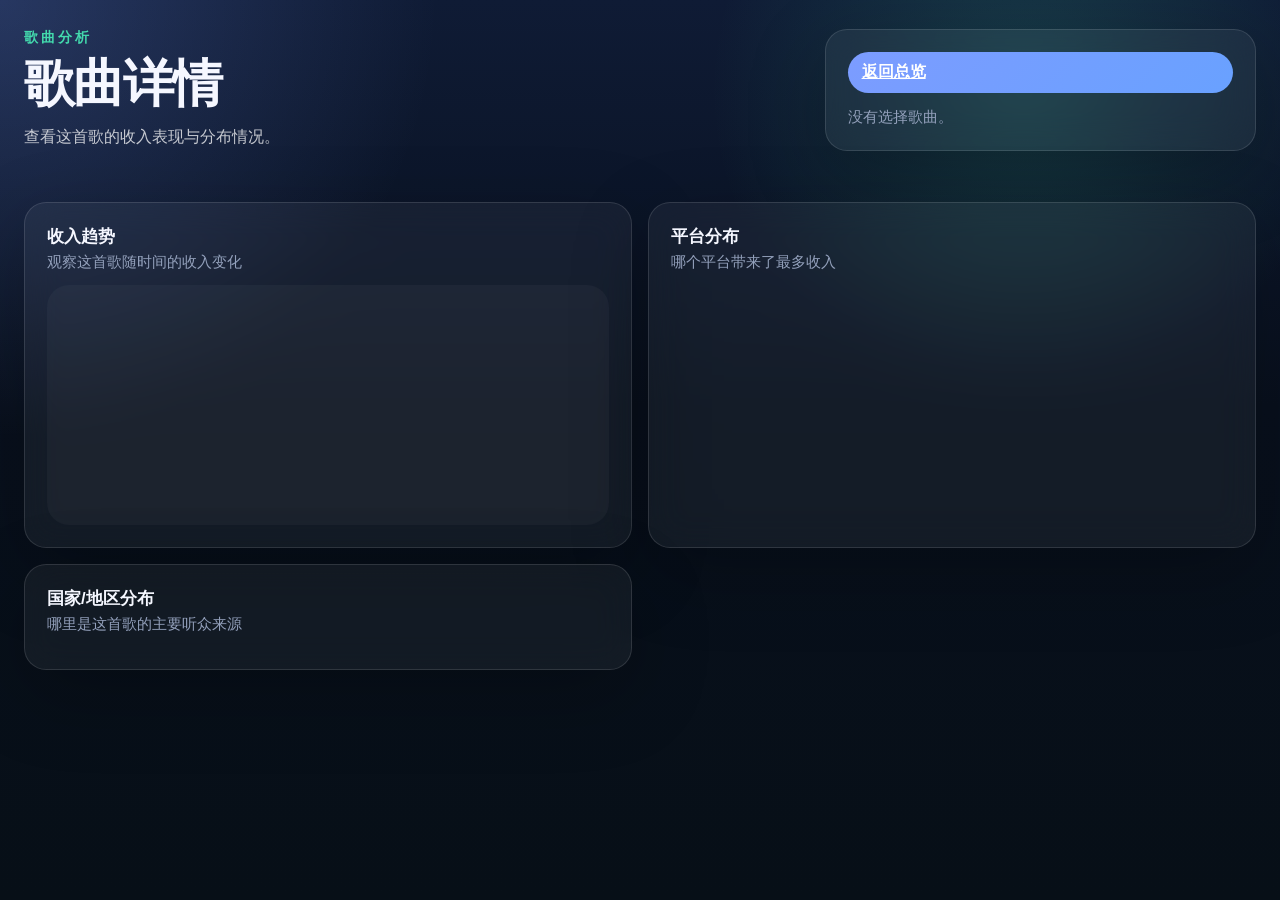
==== song.html @ 263e8f21 "init" ====
<!DOCTYPE html>
<html lang="zh-CN">
  <head>
    <meta charset="UTF-8" />
    <meta name="viewport" content="width=device-width, initial-scale=1.0" />
    <title>歌曲详情</title>
    <link rel="stylesheet" href="./styles.css" />
  </head>
  <body>
    <div class="app-shell">
      <header class="hero">
        <div>
          <p class="eyebrow">歌曲分析</p>
          <h1 id="songTitle">歌曲详情</h1>
          <p id="songSubtitle" class="subtitle">查看这首歌的收入表现与分布情况。</p>
        </div>
        <div class="controls-card">
          <a class="secondary-btn" href="./index.html">返回总览</a>
          <p id="songStatus" class="status">正在加载歌曲数据…</p>
        </div>
      </header>

      <section class="summary-grid" id="songSummaryGrid"></section>

      <section class="dashboard-grid">
        <article class="card chart-card">
          <div class="card-header">
            <h2>收入趋势</h2>
            <p>观察这首歌随时间的收入变化</p>
          </div>
          <div id="songTrendChart" class="chart-container"></div>
        </article>

        <article class="card chart-card">
          <div class="card-header">
            <h2>平台分布</h2>
            <p>哪个平台带来了最多收入</p>
          </div>
          <div id="songPlatformChart" class="platform-list"></div>
        </article>

        <article class="card chart-card">
          <div class="card-header">
            <h2>国家/地区分布</h2>
            <p>哪里是这首歌的主要听众来源</p>
          </div>
          <div id="songCountryChart" class="country-list"></div>
        </article>
      </section>
    </div>

    <script src="./song.js"></script>
  </body>
</html>
---- styles.css ----
:root {
  color-scheme: dark;
  --bg: #07111f;
  --panel: rgba(9, 18, 33, 0.95);
  --panel-2: rgba(17, 31, 54, 0.9);
  --text: #f5f7ff;
  --muted: #93a0bb;
  --accent: #7c9cff;
  --accent-2: #43d9ad;
  --warn: #ffb86b;
  --border: rgba(255, 255, 255, 0.08);
}

* { box-sizing: border-box; }
body {
  margin: 0;
  min-height: 100vh;
  font-family: Inter, -apple-system, BlinkMacSystemFont, "Segoe UI", sans-serif;
  background: radial-gradient(circle at top left, rgba(124, 156, 255, 0.22), transparent 28%),
    radial-gradient(circle at 80% 10%, rgba(67, 217, 173, 0.18), transparent 24%),
    linear-gradient(180deg, #0f1b35 0%, #08101d 45%, #070f17 100%);
  color: var(--text);
}

.app-shell {
  max-width: 1320px;
  margin: 0 auto;
  padding: 28px 24px 32px;
}

.hero {
  display: grid;
  grid-template-columns: minmax(0, 1.8fr) minmax(320px, 1fr);
  gap: 24px;
  align-items: center;
  margin-bottom: 30px;
}

.eyebrow {
  margin: 0 0 10px;
  text-transform: uppercase;
  letter-spacing: 0.22em;
  color: var(--accent-2);
  font-weight: 700;
  font-size: 0.88rem;
}

h1 {
  margin: 0 0 12px;
  font-size: clamp(2.4rem, 4vw, 3.6rem);
  line-height: 1.05;
  letter-spacing: -0.03em;
}

.subtitle {
  margin: 0;
  color: rgba(255, 255, 255, 0.75);
  line-height: 1.8;
  max-width: 680px;
  font-size: 1rem;
}

.controls-card,
.card {
  background: rgba(255, 255, 255, 0.05);
  border: 1px solid rgba(255, 255, 255, 0.12);
  box-shadow: 0 24px 80px rgba(0, 0, 0, 0.24);
  backdrop-filter: blur(18px);
  border-radius: 22px;
  padding: 22px;
}

.controls-card {
  display: flex;
  flex-direction: column;
  gap: 14px;
}

.file-upload {
  display: inline-flex;
  flex-direction: column;
  gap: 6px;
  padding: 12px 14px;
  border-radius: 14px;
  border: 1px dashed var(--accent);
  cursor: pointer;
  color: var(--text);
  background: rgba(124, 156, 255, 0.08);
}

.file-upload input {
  font-size: 0.95rem;
}

.secondary-btn {
  border: 0;
  border-radius: 999px;
  padding: 10px 14px;
  background: linear-gradient(135deg, var(--accent), #69a1ff);
  color: white;
  cursor: pointer;
  font-weight: 600;
}

.status {
  margin: 0;
  font-size: 0.95rem;
  color: var(--muted);
}

.summary-grid,
.dashboard-grid,
.insights-grid,
.metric-grid {
  display: grid;
  gap: 16px;
}

.section-head {
  display: flex;
  justify-content: space-between;
  align-items: flex-end;
  gap: 16px;
  margin-bottom: 18px;
  padding-bottom: 10px;
  border-bottom: 1px solid rgba(255, 255, 255, 0.08);
}

.section-head h2 {
  margin: 0;
  font-size: 1.3rem;
  letter-spacing: -0.03em;
}

.section-copy {
  margin: 8px 0 0;
  color: rgba(255, 255, 255, 0.72);
  font-size: 0.98rem;
  line-height: 1.7;
  max-width: 680px;
}

.summary-grid {
  grid-template-columns: repeat(auto-fit, minmax(180px, 1fr));
  margin-bottom: 20px;
}

.metric-grid {
  grid-template-columns: repeat(4, minmax(0, 1fr));
  margin-bottom: 26px;
}

.full-width-grid {
  grid-template-columns: 1fr;
}

.summary-card {
  background: var(--panel-2);
  border: 1px solid var(--border);
  border-radius: 16px;
  padding: 16px;
}

.summary-card h3 {
  margin: 0 0 8px;
  font-size: 0.95rem;
  color: var(--muted);
}

.summary-card .value {
  font-size: 1.4rem;
  font-weight: 700;
}

.dashboard-grid {
  grid-template-columns: repeat(2, minmax(0, 1fr));
  margin-bottom: 16px;
}

.insights-grid {
  grid-template-columns: 1fr 1fr;
}

.card-header {
  margin-bottom: 12px;
}

.card-header h2 {
  margin: 0 0 4px;
  font-size: 1.05rem;
}

.card-header p {
  margin: 0;
  color: var(--muted);
  font-size: 0.95rem;
}

.chart-container {
  width: 100%;
  min-height: 240px;
  overflow-x: auto;
  border-radius: 22px;
  padding: 18px;
  background: rgba(255, 255, 255, 0.03);
}

.platform-list,
.country-list,
.insight-list {
  display: flex;
  flex-direction: column;
  gap: 12px;
}

.full-width-card {
  grid-column: 1 / -1;
}

.metric-card {
  background: linear-gradient(180deg, rgba(18, 29, 63, 0.96), rgba(12, 16, 28, 0.95));
  border: 1px solid rgba(255, 255, 255, 0.1);
  box-shadow: inset 0 0 0 1px rgba(255,255,255,0.02), 0 16px 40px rgba(7, 14, 27, 0.25);
  border-radius: 22px;
  padding: 22px;
  min-height: 150px;
  transition: transform 0.25s ease, border-color 0.25s ease;
}

.metric-card:hover {
  transform: translateY(-4px);
  border-color: rgba(124, 156, 255, 0.32);
}

.metric-card--highlight {
  background: linear-gradient(180deg, rgba(79, 110, 179, 0.96), rgba(38, 64, 107, 0.95));
  border-color: rgba(67, 217, 173, 0.25);
}

.metric-card--highlight .value {
  color: #7cdbff;
}

.metric-card h3 {
  margin: 0 0 10px;
  font-size: 0.95rem;
  color: rgba(255, 255, 255, 0.78);
  letter-spacing: 0.01em;
}

.metric-card .value {
  font-size: 1.7rem;
  font-weight: 700;
  margin-bottom: 10px;
  color: #ffffff;
}

.metric-card .detail {
  color: rgba(255, 255, 255, 0.72);
  line-height: 1.65;
  font-size: 0.95rem;
}

.platform-item,
.country-item,
.insight-item {
  display: flex;
  align-items: center;
  justify-content: space-between;
  gap: 12px;
  padding: 14px 16px;
  border-radius: 18px;
  background: rgba(255, 255, 255, 0.05);
  border: 1px solid rgba(255,255,255,0.08);
  transition: background 0.2s ease, transform 0.2s ease;
}

.platform-item:hover,
.country-item:hover,
.insight-item:hover {
  background: rgba(255, 255, 255, 0.08);
  transform: translateY(-2px);
}

.platform-item--detailed,
.country-item--detailed {
  flex-direction: column;
  align-items: stretch;
  gap: 8px;
}

.collapsible-block {
  margin-top: 10px;
}

.collapsible-block summary {
  cursor: pointer;
  color: var(--accent-2);
  font-weight: 600;
}

.collapsible-list {
  margin-top: 8px;
  display: flex;
  flex-direction: column;
  gap: 8px;
}

.platform-header {
  display: flex;
  justify-content: space-between;
  align-items: center;
  gap: 8px;
}

.platform-item--detailed summary,
.country-item--detailed summary {
  cursor: pointer;
  color: var(--accent-2);
  font-weight: 600;
}

.trend-panel {
  margin-top: 6px;
  padding: 8px;
  border-radius: 10px;
  background: rgba(255,255,255,0.03);
}

.bar-track {
  flex: 1;
  height: 8px;
  background: rgba(255,255,255,0.08);
  border-radius: 999px;
  overflow: hidden;
}

.bar-fill {
  height: 100%;
  border-radius: 999px;
  background: linear-gradient(90deg, var(--accent), var(--accent-2));
}

.table-wrap {
  overflow-x: auto;
}

table {
  width: 100%;
  border-collapse: collapse;
  font-size: 0.95rem;
}

th, td {
  padding: 10px 8px;
  text-align: left;
  border-bottom: 1px solid rgba(255,255,255,0.08);
}

th {
  color: var(--muted);
  font-weight: 600;
}

svg text { fill: var(--muted); font-size: 12px; }

.chart-svg {
  width: 100%;
  height: 240px;
  display: block;
}

.chart-axis {
  stroke: rgba(255,255,255,0.22);
  stroke-width: 1;
}

.chart-grid {
  stroke: rgba(255,255,255,0.12);
  stroke-width: 1;
  stroke-dasharray: 4 4;
}

.chart-point {
  cursor: pointer;
}

.chart-point circle {
  transition: transform 0.15s ease, fill 0.15s ease;
}

.chart-point:hover circle {
  transform: scale(1.2);
  fill: var(--accent);
}

.chart-label {
  fill: var(--muted);
  font-size: 12px;
}

.chart-value-label {
  fill: #ffffff;
  font-size: 11px;
}

@media (max-width: 920px) {
  .hero,
  .dashboard-grid,
  .insights-grid,
  .summary-grid {
    grid-template-columns: 1fr;
  }
}
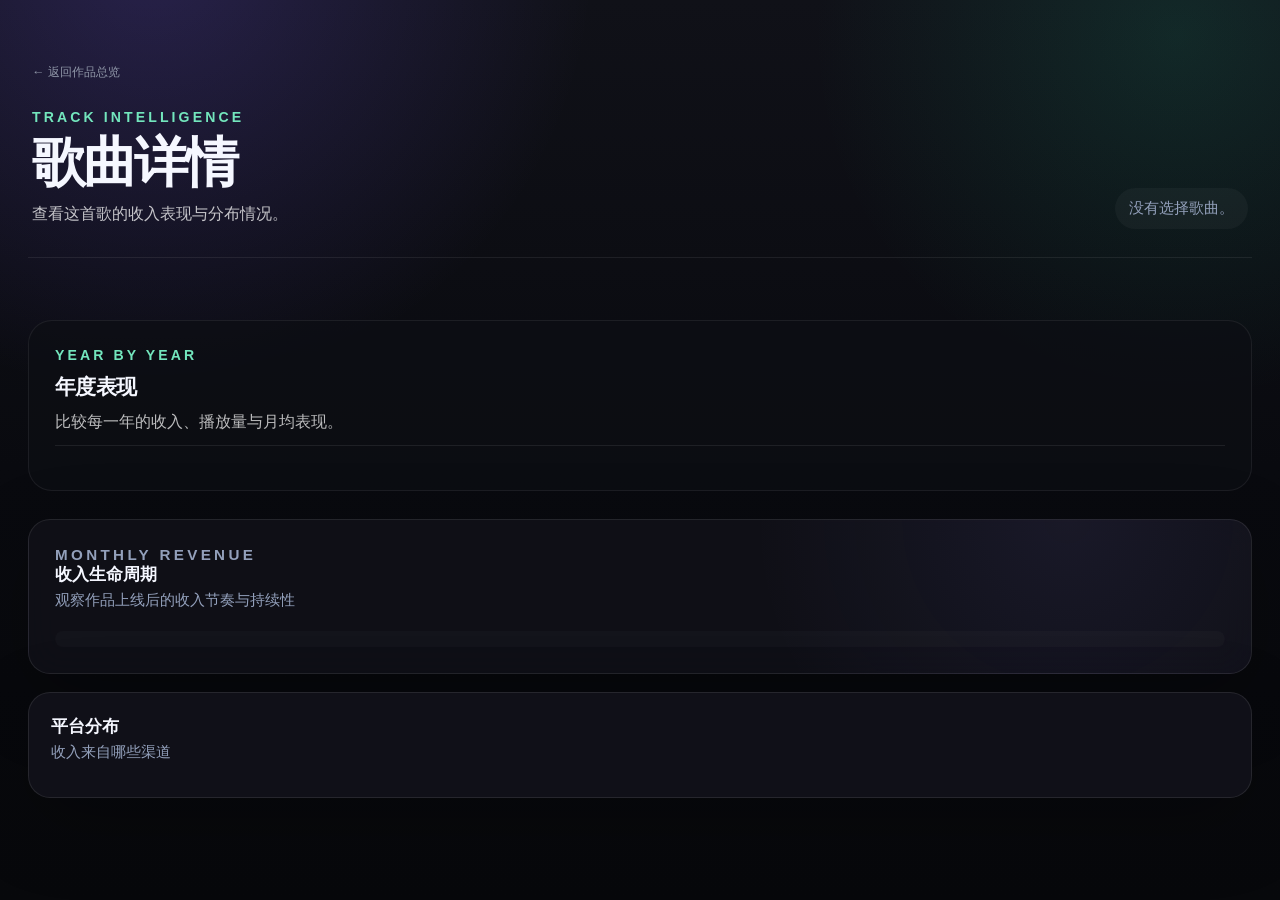
==== commit 1b478528: "update css" ====
--- a/song.html
+++ b/song.html
@@ -8,44 +8,51 @@
   </head>
   <body>
     <div class="app-shell">
-      <header class="hero">
+      <header class="song-hero">
         <div>
-          <p class="eyebrow">歌曲分析</p>
+          <a class="song-back" href="./index.html">← 返回作品总览</a>
+          <p class="eyebrow">Track intelligence</p>
           <h1 id="songTitle">歌曲详情</h1>
           <p id="songSubtitle" class="subtitle">查看这首歌的收入表现与分布情况。</p>
         </div>
-        <div class="controls-card">
-          <a class="secondary-btn" href="./index.html">返回总览</a>
+        <div class="song-load-state">
           <p id="songStatus" class="status">正在加载歌曲数据…</p>
         </div>
       </header>
 
-      <section class="summary-grid" id="songSummaryGrid"></section>
+      <section class="song-kpi-grid" id="songSummaryGrid"></section>
 
-      <section class="dashboard-grid">
-        <article class="card chart-card">
+      <section class="song-year-section">
+        <div class="section-head">
+          <div>
+            <p class="eyebrow">Year by year</p>
+            <h2>年度表现</h2>
+            <p class="section-copy">比较每一年的收入、播放量与月均表现。</p>
+          </div>
+        </div>
+        <div class="song-year-grid" id="songYearGrid"></div>
+      </section>
+
+      <section class="song-detail-section">
+        <article class="card chart-card song-trend-card">
           <div class="card-header">
-            <h2>收入趋势</h2>
-            <p>观察这首歌随时间的收入变化</p>
+            <p class="eyebrow">Monthly revenue</p>
+            <h2>收入生命周期</h2>
+            <p>观察作品上线后的收入节奏与持续性</p>
           </div>
-          <div id="songTrendChart" class="chart-container"></div>
+          <div id="songTrendChart" class="song-trend-chart"></div>
         </article>
 
-        <article class="card chart-card">
-          <div class="card-header">
-            <h2>平台分布</h2>
-            <p>哪个平台带来了最多收入</p>
-          </div>
-          <div id="songPlatformChart" class="platform-list"></div>
-        </article>
+        <div class="song-distribution-grid song-distribution-grid--single">
+          <article class="card chart-card song-list-card">
+            <div class="card-header">
+              <h2>平台分布</h2>
+              <p>收入来自哪些渠道</p>
+            </div>
+            <div id="songPlatformChart" class="platform-list"></div>
+          </article>
 
-        <article class="card chart-card">
-          <div class="card-header">
-            <h2>国家/地区分布</h2>
-            <p>哪里是这首歌的主要听众来源</p>
-          </div>
-          <div id="songCountryChart" class="country-list"></div>
-        </article>
+        </div>
       </section>
     </div>
 
--- a/styles.css
+++ b/styles.css
@@ -1,12 +1,12 @@
 :root {
   color-scheme: dark;
-  --bg: #07111f;
+  --bg: #090a0f;
   --panel: rgba(9, 18, 33, 0.95);
   --panel-2: rgba(17, 31, 54, 0.9);
   --text: #f5f7ff;
   --muted: #93a0bb;
-  --accent: #7c9cff;
-  --accent-2: #43d9ad;
+  --accent: #9b87f5;
+  --accent-2: #73e6bd;
   --warn: #ffb86b;
   --border: rgba(255, 255, 255, 0.08);
 }
@@ -16,16 +16,16 @@
   margin: 0;
   min-height: 100vh;
   font-family: Inter, -apple-system, BlinkMacSystemFont, "Segoe UI", sans-serif;
-  background: radial-gradient(circle at top left, rgba(124, 156, 255, 0.22), transparent 28%),
-    radial-gradient(circle at 80% 10%, rgba(67, 217, 173, 0.18), transparent 24%),
-    linear-gradient(180deg, #0f1b35 0%, #08101d 45%, #070f17 100%);
+  background: radial-gradient(circle at 12% -5%, rgba(124, 92, 255, 0.22), transparent 30%),
+    radial-gradient(circle at 92% 4%, rgba(38, 216, 161, 0.12), transparent 25%),
+    linear-gradient(180deg, #101118 0%, #090a0f 52%, #07080b 100%);
   color: var(--text);
 }
 
 .app-shell {
   max-width: 1320px;
   margin: 0 auto;
-  padding: 28px 24px 32px;
+  padding: 44px 28px 56px;
 }
 
 .hero {
@@ -33,7 +33,7 @@
   grid-template-columns: minmax(0, 1.8fr) minmax(320px, 1fr);
   gap: 24px;
   align-items: center;
-  margin-bottom: 30px;
+  margin-bottom: 40px;
 }
 
 .eyebrow {
@@ -47,9 +47,10 @@
 
 h1 {
   margin: 0 0 12px;
-  font-size: clamp(2.4rem, 4vw, 3.6rem);
-  line-height: 1.05;
-  letter-spacing: -0.03em;
+  font-size: clamp(2.35rem, 4.2vw, 4rem);
+  line-height: 1.02;
+  letter-spacing: -0.055em;
+  max-width: 820px;
 }
 
 .subtitle {
@@ -62,8 +63,8 @@
 
 .controls-card,
 .card {
-  background: rgba(255, 255, 255, 0.05);
-  border: 1px solid rgba(255, 255, 255, 0.12);
+  background: rgba(20, 21, 29, 0.76);
+  border: 1px solid rgba(255, 255, 255, 0.09);
   box-shadow: 0 24px 80px rgba(0, 0, 0, 0.24);
   backdrop-filter: blur(18px);
   border-radius: 22px;
@@ -96,7 +97,7 @@
   border: 0;
   border-radius: 999px;
   padding: 10px 14px;
-  background: linear-gradient(135deg, var(--accent), #69a1ff);
+  background: linear-gradient(135deg, #8067ee, #9c8af5);
   color: white;
   cursor: pointer;
   font-weight: 600;
@@ -141,13 +142,111 @@
 }
 
 .summary-grid {
-  grid-template-columns: repeat(auto-fit, minmax(180px, 1fr));
-  margin-bottom: 20px;
+  grid-template-columns: repeat(auto-fit, minmax(230px, 1fr));
+  margin-bottom: 38px;
 }
 
 .metric-grid {
-  grid-template-columns: repeat(4, minmax(0, 1fr));
+  grid-template-columns: repeat(3, minmax(0, 1fr));
   margin-bottom: 26px;
+}
+
+.overview-section { margin-top: 12px; }
+
+.hero-trend-section {
+  margin: 0 0 36px;
+  padding: 30px;
+  border: 1px solid rgba(155, 135, 245, 0.14);
+  border-radius: 30px;
+  background: radial-gradient(circle at 82% 0, rgba(99, 201, 242, 0.11), transparent 32%),
+    radial-gradient(circle at 12% 100%, rgba(155, 135, 245, 0.12), transparent 35%),
+    linear-gradient(145deg, rgba(22, 23, 34, 0.92), rgba(9, 11, 16, 0.96));
+  box-shadow: 0 30px 90px rgba(0, 0, 0, 0.22);
+}
+
+.trend-hint {
+  padding: 7px 11px;
+  border: 1px solid rgba(99, 201, 242, 0.14);
+  border-radius: 999px;
+  color: #718795;
+  background: rgba(99, 201, 242, 0.045);
+  font-size: 0.68rem;
+  white-space: nowrap;
+}
+
+.hero-trend-card {
+  padding: 22px 24px 14px;
+  border-color: rgba(255, 255, 255, 0.07);
+  background: rgba(7, 10, 15, 0.55);
+  box-shadow: none;
+}
+
+.hero-trend .trend-stats {
+  max-width: 680px;
+  margin-bottom: 24px;
+}
+
+.hero-trend .trend-stats strong { font-size: 1.05rem; }
+.hero-trend .mini-trend-svg { min-width: 760px; }
+.hero-trend .trend-line { stroke-width: 2.8; }
+.hero-trend .trend-dot { r: 3.5; }
+
+.analysis-section {
+  --section-accent: #9b87f5;
+  position: relative;
+  margin: 0 0 32px;
+  padding: 30px;
+  overflow: hidden;
+  border: 1px solid rgba(255, 255, 255, 0.075);
+  border-radius: 30px;
+  background: linear-gradient(145deg, rgba(24, 24, 34, 0.78), rgba(11, 12, 17, 0.86));
+  box-shadow: 0 28px 80px rgba(0, 0, 0, 0.17);
+}
+
+.analysis-section::before {
+  content: "";
+  position: absolute;
+  inset: 0 auto 0 0;
+  width: 3px;
+  background: linear-gradient(180deg, transparent, var(--section-accent), transparent);
+}
+
+.analysis-section--plays {
+  --section-accent: #68ddb5;
+  background: linear-gradient(145deg, rgba(18, 32, 31, 0.78), rgba(10, 15, 16, 0.9));
+}
+
+.analysis-section--platform {
+  --section-accent: #63c9f2;
+  background: linear-gradient(145deg, rgba(18, 28, 37, 0.82), rgba(10, 13, 18, 0.9));
+}
+
+.analysis-section__label {
+  display: flex;
+  align-items: center;
+  gap: 9px;
+  margin-bottom: 22px;
+  color: var(--section-accent);
+  font-size: 0.68rem;
+  font-weight: 750;
+  letter-spacing: 0.18em;
+  text-transform: uppercase;
+}
+
+.analysis-section__label span {
+  display: grid;
+  place-items: center;
+  width: 25px;
+  height: 25px;
+  border: 1px solid color-mix(in srgb, var(--section-accent) 35%, transparent);
+  border-radius: 50%;
+  font-size: 0.58rem;
+  letter-spacing: 0;
+}
+
+.analysis-section > .metric-group:last-child .metric-grid,
+.analysis-section > .card:last-child {
+  margin-bottom: 0;
 }
 
 .full-width-grid {
@@ -155,21 +254,117 @@
 }
 
 .summary-card {
-  background: var(--panel-2);
-  border: 1px solid var(--border);
-  border-radius: 16px;
-  padding: 16px;
+  --card-accent: #9b87f5;
+  position: relative;
+  overflow: hidden;
+  background: linear-gradient(145deg, rgba(27, 28, 38, 0.96), rgba(15, 16, 22, 0.96));
+  border: 1px solid rgba(255, 255, 255, 0.075);
+  border-radius: 22px;
+  padding: 20px 22px 22px;
+  min-height: 156px;
+  box-shadow: 0 18px 50px rgba(0, 0, 0, 0.18);
+  transition: transform 180ms ease, border-color 180ms ease;
+}
+
+.summary-card::after {
+  content: "";
+  position: absolute;
+  width: 110px;
+  height: 110px;
+  right: -45px;
+  top: -48px;
+  border-radius: 50%;
+  background: var(--card-accent);
+  opacity: 0.1;
+  filter: blur(4px);
+}
+
+.summary-card:hover { transform: translateY(-3px); border-color: color-mix(in srgb, var(--card-accent) 38%, transparent); }
+.summary-card--cyan { --card-accent: #63c9f2; }
+.summary-card--mint { --card-accent: #68ddb5; }
+.summary-card--amber { --card-accent: #f5b95f; }
+.summary-card--pink { --card-accent: #ef78ae; }
+.summary-card--violet { --card-accent: #9b87f5; }
+
+.summary-card--total {
+  min-height: 190px;
+  padding: 25px;
+  border-color: color-mix(in srgb, var(--card-accent) 32%, transparent);
+  background: radial-gradient(circle at 90% 5%, color-mix(in srgb, var(--card-accent) 22%, transparent), transparent 42%),
+    linear-gradient(145deg, rgba(34, 33, 48, 0.98), rgba(16, 17, 23, 0.98));
+}
+
+.summary-card--total .summary-icon {
+  width: 36px;
+  height: 36px;
+  border-radius: 11px;
+  font-size: 0.9rem;
+}
+
+.summary-card--total .value {
+  margin-top: 25px;
+  font-size: clamp(2rem, 3vw, 2.65rem);
+}
+
+.summary-card--year {
+  margin-top: 18px;
+  background: rgba(15, 16, 22, 0.72);
+  box-shadow: none;
+}
+
+.summary-card__top {
+  display: flex;
+  align-items: center;
+  gap: 10px;
+  margin-bottom: 18px;
+}
+
+.summary-icon {
+  display: grid;
+  place-items: center;
+  width: 28px;
+  height: 28px;
+  border-radius: 9px;
+  color: var(--card-accent);
+  background: color-mix(in srgb, var(--card-accent) 13%, transparent);
+  font-size: 0.8rem;
+  font-weight: 800;
 }
 
 .summary-card h3 {
-  margin: 0 0 8px;
-  font-size: 0.95rem;
+  margin: 0;
+  font-size: 0.82rem;
   color: var(--muted);
+  font-weight: 600;
 }
 
 .summary-card .value {
-  font-size: 1.4rem;
-  font-weight: 700;
+  font-size: clamp(1.55rem, 2.3vw, 2.05rem);
+  font-weight: 750;
+  letter-spacing: -0.045em;
+}
+
+.summary-card p {
+  margin: 7px 0 0;
+  color: #747c91;
+  font-size: 0.78rem;
+}
+
+.year-average {
+  display: flex;
+  align-items: baseline;
+  gap: 8px;
+  margin-top: 10px;
+}
+
+.year-average span {
+  color: #747c91;
+  font-size: 0.72rem;
+}
+
+.year-average strong {
+  color: var(--card-accent);
+  font-size: 0.9rem;
 }
 
 .dashboard-grid {
@@ -218,12 +413,13 @@
 }
 
 .metric-card {
-  background: linear-gradient(180deg, rgba(18, 29, 63, 0.96), rgba(12, 16, 28, 0.95));
-  border: 1px solid rgba(255, 255, 255, 0.1);
-  box-shadow: inset 0 0 0 1px rgba(255,255,255,0.02), 0 16px 40px rgba(7, 14, 27, 0.25);
-  border-radius: 22px;
-  padding: 22px;
-  min-height: 150px;
+  height: 100%;
+  background: linear-gradient(155deg, rgba(31, 29, 48, 0.98), rgba(15, 16, 23, 0.98) 72%);
+  border: 1px solid rgba(176, 153, 255, 0.16);
+  box-shadow: 0 20px 55px rgba(0, 0, 0, 0.24);
+  border-radius: 24px;
+  padding: 20px;
+  min-height: 280px;
   transition: transform 0.25s ease, border-color 0.25s ease;
 }
 
@@ -233,27 +429,40 @@
 }
 
 .metric-card--highlight {
-  background: linear-gradient(180deg, rgba(79, 110, 179, 0.96), rgba(38, 64, 107, 0.95));
-  border-color: rgba(67, 217, 173, 0.25);
-}
-
-.metric-card--highlight .value {
-  color: #7cdbff;
+  background: radial-gradient(circle at 90% 0, rgba(133, 102, 238, 0.2), transparent 35%), linear-gradient(155deg, #202033, #111219 70%);
+}
+
+.metric-card--plays {
+  background: radial-gradient(circle at 90% 0, rgba(58, 208, 166, 0.14), transparent 35%), linear-gradient(155deg, #182628, #111619 70%);
+  border-color: rgba(75, 220, 180, 0.14);
 }
 
 .metric-card h3 {
-  margin: 0 0 10px;
-  font-size: 0.95rem;
-  color: rgba(255, 255, 255, 0.78);
-  letter-spacing: 0.01em;
-}
-
-.metric-card .value {
-  font-size: 1.7rem;
-  font-weight: 700;
-  margin-bottom: 10px;
-  color: #ffffff;
-}
+  margin: 24px 0 14px;
+  min-height: 2.5em;
+  font-size: 1.08rem;
+  line-height: 1.25;
+  color: #f4f3f8;
+  letter-spacing: -0.02em;
+}
+
+.metric-link { color: inherit; text-decoration: none; display: block; }
+.metric-card__head { display: flex; justify-content: space-between; align-items: center; }
+.metric-rank { color: #77758a; font-size: 0.72rem; letter-spacing: 0.15em; font-weight: 700; }
+.metric-arrow { color: #aa98f5; font-size: 1.1rem; }
+.trend-pill { padding: 4px 8px; border-radius: 999px; background: rgba(91, 218, 180, 0.09); color: #72dcb9; font-size: 0.68rem; }
+
+.metric-score { display: flex; align-items: baseline; gap: 8px; margin-bottom: 18px; }
+.metric-score strong { font-size: 2.1rem; letter-spacing: -0.055em; }
+.metric-score span { color: #77798a; font-size: 0.7rem; }
+.metric-primary { display: flex; justify-content: space-between; align-items: center; padding: 11px 0; border-top: 1px solid rgba(255,255,255,.07); border-bottom: 1px solid rgba(255,255,255,.07); }
+.metric-primary span { color: #77798a; font-size: .72rem; }
+.metric-primary strong { font-size: .9rem; }
+.metric-tags { display: flex; flex-wrap: wrap; gap: 6px; margin-top: 14px; }
+.metric-tags span { padding: 5px 8px; border-radius: 7px; color: #a5a5b2; background: rgba(255,255,255,.045); font-size: .68rem; }
+
+.metric-card--plays .metric-score strong { color: #8ce2c5; }
+.metric-card--highlight .metric-score strong { color: #b5a7fa; }
 
 .metric-card .detail {
   color: rgba(255, 255, 255, 0.72);
@@ -320,12 +529,140 @@
   font-weight: 600;
 }
 
+.platform-item--detailed details {
+  margin-top: 4px;
+  border-top: 1px solid rgba(255, 255, 255, 0.065);
+}
+
+.platform-item--detailed summary {
+  display: flex;
+  justify-content: space-between;
+  align-items: center;
+  padding: 14px 2px 6px;
+  color: #c5cad5;
+  font-size: 0.8rem;
+  list-style: none;
+}
+
+.platform-item--detailed summary::-webkit-details-marker { display: none; }
+
+.details-action {
+  color: #63c9f2;
+  font-size: 0.68rem;
+  font-weight: 650;
+}
+
+.details-action::after {
+  content: " ↓";
+  display: inline-block;
+  margin-left: 3px;
+  transition: transform 180ms ease;
+}
+
+.platform-item--detailed details[open] .details-action::after { transform: rotate(180deg); }
+
 .trend-panel {
-  margin-top: 6px;
-  padding: 8px;
+  margin-top: 8px;
+  padding: 18px;
+  overflow: hidden;
+  border: 1px solid rgba(99, 201, 242, 0.1);
+  border-radius: 16px;
+  background: linear-gradient(145deg, rgba(8, 18, 25, 0.72), rgba(10, 13, 18, 0.8));
+}
+
+.trend-stats {
+  display: grid;
+  grid-template-columns: repeat(3, minmax(0, 1fr));
+  gap: 12px;
+  margin-bottom: 14px;
+}
+
+.trend-stats > div {
+  display: flex;
+  flex-wrap: wrap;
+  align-items: baseline;
+  gap: 5px;
+  padding-right: 10px;
+  border-right: 1px solid rgba(255, 255, 255, 0.065);
+}
+
+.trend-stats > div:last-child { border-right: 0; }
+.trend-stats span { width: 100%; color: #6f7889; font-size: 0.65rem; }
+.trend-stats strong { color: #eef5f8; font-size: 0.9rem; letter-spacing: -0.02em; }
+.trend-stats small { font-size: 0.6rem; font-weight: 700; }
+.is-positive { color: #68ddb5; }
+.is-negative { color: #ef78ae; }
+
+.trend-chart-wrap {
+  width: 100%;
+  overflow-x: auto;
+}
+
+.mini-trend-svg {
+  display: block;
+  width: 100%;
+  min-width: 480px;
+  height: auto;
+}
+
+.mini-grid {
+  stroke: rgba(255, 255, 255, 0.07);
+  stroke-dasharray: 3 6;
+}
+
+.trend-line {
+  fill: none;
+  stroke: #63c9f2;
+  stroke-width: 2.5;
+  stroke-linecap: round;
+  stroke-linejoin: round;
+}
+
+.trend-dot {
+  fill: #101820;
+  stroke: #82d9fa;
+  stroke-width: 2;
+  transition: r 150ms ease;
+}
+
+.trend-dot:hover { r: 5; }
+.mini-label { fill: #687283; font-size: 10px; }
+.trend-area { pointer-events: none; }
+
+.trend-point { outline: none; }
+.trend-tooltip { opacity: 0; pointer-events: none; transition: opacity 120ms ease; }
+.trend-point:hover .trend-tooltip,
+.trend-point:focus .trend-tooltip,
+.song-trend-point:hover .trend-tooltip,
+.song-trend-point:focus .trend-tooltip { opacity: 1; }
+.trend-point:hover .trend-dot,
+.trend-point:focus .trend-dot { r: 5; }
+
+.trend-tooltip-card {
+  height: 100%;
+  padding: 9px 11px;
+  overflow: hidden;
+  border: 1px solid rgba(99, 201, 242, 0.24);
   border-radius: 10px;
-  background: rgba(255,255,255,0.03);
-}
+  background: rgba(9, 14, 20, 0.96);
+  box-shadow: 0 10px 28px rgba(0, 0, 0, 0.38);
+  color: #dce5eb;
+  font: 10px/1.25 Inter, -apple-system, BlinkMacSystemFont, "Segoe UI", sans-serif;
+}
+
+.tooltip-head,
+.tooltip-song {
+  display: flex;
+  justify-content: space-between;
+  gap: 8px;
+}
+
+.tooltip-head { margin-bottom: 5px; color: #82909c; }
+.tooltip-head strong { color: #80d5f4; }
+.tooltip-song { margin-top: 3px; }
+.tooltip-song span { overflow: hidden; text-overflow: ellipsis; white-space: nowrap; }
+.tooltip-song strong { flex: 0 0 auto; color: #aab5bd; font-weight: 550; }
+.tooltip-empty { color: #6f7883; }
 
 .bar-track {
   flex: 1;
@@ -403,6 +740,88 @@
   fill: #ffffff;
   font-size: 11px;
 }
+
+/* Song detail */
+.song-hero {
+  display: flex;
+  align-items: flex-end;
+  justify-content: space-between;
+  gap: 24px;
+  margin-bottom: 34px;
+  padding: 18px 4px 28px;
+  border-bottom: 1px solid rgba(255, 255, 255, 0.075);
+}
+
+.song-hero h1 { margin-bottom: 10px; max-width: 900px; }
+.song-back { display: inline-block; margin-bottom: 28px; color: #8f96a7; text-decoration: none; font-size: 0.78rem; }
+.song-back:hover { color: #b5a7fa; }
+.song-load-state { padding: 10px 14px; border-radius: 999px; background: rgba(255,255,255,.035); white-space: nowrap; }
+
+.song-kpi-grid {
+  display: grid;
+  grid-template-columns: 1.25fr repeat(2, 1fr);
+  gap: 14px;
+  margin-bottom: 28px;
+}
+
+.song-kpi {
+  position: relative;
+  min-height: 145px;
+  padding: 20px;
+  overflow: hidden;
+  border: 1px solid rgba(255,255,255,.07);
+  border-radius: 20px;
+  background: linear-gradient(145deg, rgba(26,27,36,.94), rgba(13,14,19,.96));
+}
+
+.song-kpi--score {
+  grid-row: span 2;
+  padding: 26px;
+  background: radial-gradient(circle at 80% 10%, rgba(155,135,245,.24), transparent 38%), linear-gradient(145deg, #252239, #111219 72%);
+  border-color: rgba(155,135,245,.23);
+}
+
+.song-kpi__label { display: flex; align-items: center; gap: 8px; color: #8b91a1; font-size: .74rem; }
+.song-kpi__label > span { display: grid; place-items: center; width: 25px; height: 25px; border-radius: 8px; color: #a997f5; background: rgba(155,135,245,.1); }
+.song-kpi__value { margin-top: 20px; color: #f4f2fa; font-size: clamp(1.55rem, 2.5vw, 2.15rem); font-weight: 750; letter-spacing: -.045em; }
+.song-kpi__value small { margin-left: 6px; color: #78778a; font-size: .7rem; letter-spacing: 0; }
+.song-kpi--score .song-kpi__value { margin-top: 55px; font-size: clamp(3.4rem, 6vw, 5.5rem); color: #b5a7fa; }
+.song-kpi p { position: absolute; left: 20px; bottom: 18px; margin: 0; color: #6f7584; font-size: .7rem; }
+.song-kpi--score p { left: 26px; bottom: 25px; }
+
+.song-detail-section { display: flex; flex-direction: column; gap: 18px; }
+.song-year-section { margin: 0 0 28px; padding: 26px; border: 1px solid rgba(255,255,255,.07); border-radius: 24px; background: rgba(14,15,21,.7); }
+.song-year-grid { display: grid; grid-template-columns: repeat(auto-fit, minmax(260px, 1fr)); gap: 12px; }
+.song-year-card { padding: 18px; border: 1px solid rgba(255,255,255,.065); border-radius: 18px; background: linear-gradient(145deg, rgba(26,27,36,.88), rgba(14,15,20,.92)); }
+.song-year-card__head { display: flex; justify-content: space-between; align-items: center; padding-bottom: 13px; border-bottom: 1px solid rgba(255,255,255,.06); }
+.song-year-card__head strong { color: #b5a7fa; font-size: 1.15rem; }
+.song-year-card__head span { color: #68707f; font-size: .65rem; }
+.song-year-metrics { display: grid; grid-template-columns: repeat(2, minmax(0, 1fr)); gap: 15px 12px; padding-top: 15px; }
+.song-year-metrics div { min-width: 0; }
+.song-year-metrics span { display: block; margin-bottom: 5px; color: #6f7685; font-size: .64rem; }
+.song-year-metrics strong { display: block; overflow: hidden; color: #d7d9df; font-size: .9rem; text-overflow: ellipsis; white-space: nowrap; }
+.song-trend-card { padding: 26px; background: radial-gradient(circle at 85% 0, rgba(155,135,245,.08), transparent 30%), rgba(16,17,24,.88); }
+.song-trend-chart { width: 100%; overflow-x: auto; margin-top: 20px; padding: 8px; border-radius: 16px; background: rgba(255,255,255,.018); }
+.song-trend-svg { display: block; width: 100%; min-width: 700px; height: auto; }
+.song-trend-grid { stroke: rgba(255,255,255,.07); stroke-dasharray: 4 7; }
+.song-trend-area { fill: url(#songTrendArea); }
+.song-trend-line { fill: none; stroke: #a997f5; stroke-width: 3; stroke-linecap: round; stroke-linejoin: round; }
+.song-trend-point circle { fill: #15141e; stroke: #b8aafa; stroke-width: 2.5; transition: r .15s ease; }
+.song-trend-point:hover circle, .song-trend-point:focus circle { r: 6; }
+.song-trend-point text { fill: #707687; font-size: 10px; }
+
+.song-distribution-grid { display: grid; grid-template-columns: repeat(2, minmax(0, 1fr)); gap: 18px; }
+.song-distribution-grid--single { grid-template-columns: minmax(0, 1fr); }
+.song-list-card { min-width: 0; }
+.song-list-card .platform-list, .song-list-card .country-list { max-height: 520px; overflow-y: auto; padding-right: 4px; scrollbar-width: thin; scrollbar-color: rgba(155,135,245,.2) transparent; }
+.song-distribution-item { display: grid; grid-template-columns: 26px minmax(0, 1fr) 38px; align-items: center; gap: 10px; padding: 11px 4px; border-bottom: 1px solid rgba(255,255,255,.055); }
+.distribution-rank { color: #626878; font-size: .64rem; }
+.distribution-main { min-width: 0; }
+.distribution-main > div:first-child { display: flex; justify-content: space-between; gap: 10px; margin-bottom: 7px; }
+.distribution-main span { overflow: hidden; color: #cbd0d9; font-size: .76rem; text-overflow: ellipsis; white-space: nowrap; }
+.distribution-main strong { flex: 0 0 auto; color: #969dac; font-size: .7rem; }
+.distribution-main .bar-track { height: 4px; }
+.distribution-share { color: #8e7ee0; font-size: .7rem; text-align: right; }
 
 @media (max-width: 920px) {
   .hero,
@@ -411,4 +830,30 @@
   .summary-grid {
     grid-template-columns: 1fr;
   }
-}
+
+  .metric-grid { grid-template-columns: repeat(2, minmax(0, 1fr)); }
+  .hero { align-items: stretch; }
+  .song-kpi-grid { grid-template-columns: repeat(2, minmax(0, 1fr)); }
+  .song-kpi--score { grid-row: auto; grid-column: 1 / -1; min-height: 230px; }
+}
+
+@media (max-width: 600px) {
+  .app-shell { padding: 28px 16px 40px; }
+  .hero-trend-section { padding: 22px 16px; border-radius: 24px; }
+  .hero-trend-card { padding: 16px 12px 8px; }
+  .trend-hint { display: none; }
+  .analysis-section { padding: 22px 16px; border-radius: 24px; }
+  .summary-card--year { margin-top: 0; }
+  .metric-grid { grid-template-columns: 1fr; }
+  .metric-card { min-height: 0; }
+  .section-head { align-items: flex-start; }
+  .trend-panel { padding: 14px 12px; }
+  .trend-stats { gap: 8px; }
+  .trend-stats strong { font-size: 0.78rem; }
+  .song-hero { display: block; }
+  .song-load-state { display: inline-block; margin-top: 18px; }
+  .song-kpi-grid, .song-distribution-grid { grid-template-columns: 1fr; }
+  .song-kpi--score { grid-column: auto; }
+  .song-trend-card { padding: 20px 14px; }
+  .song-year-section { padding: 20px 14px; }
+}
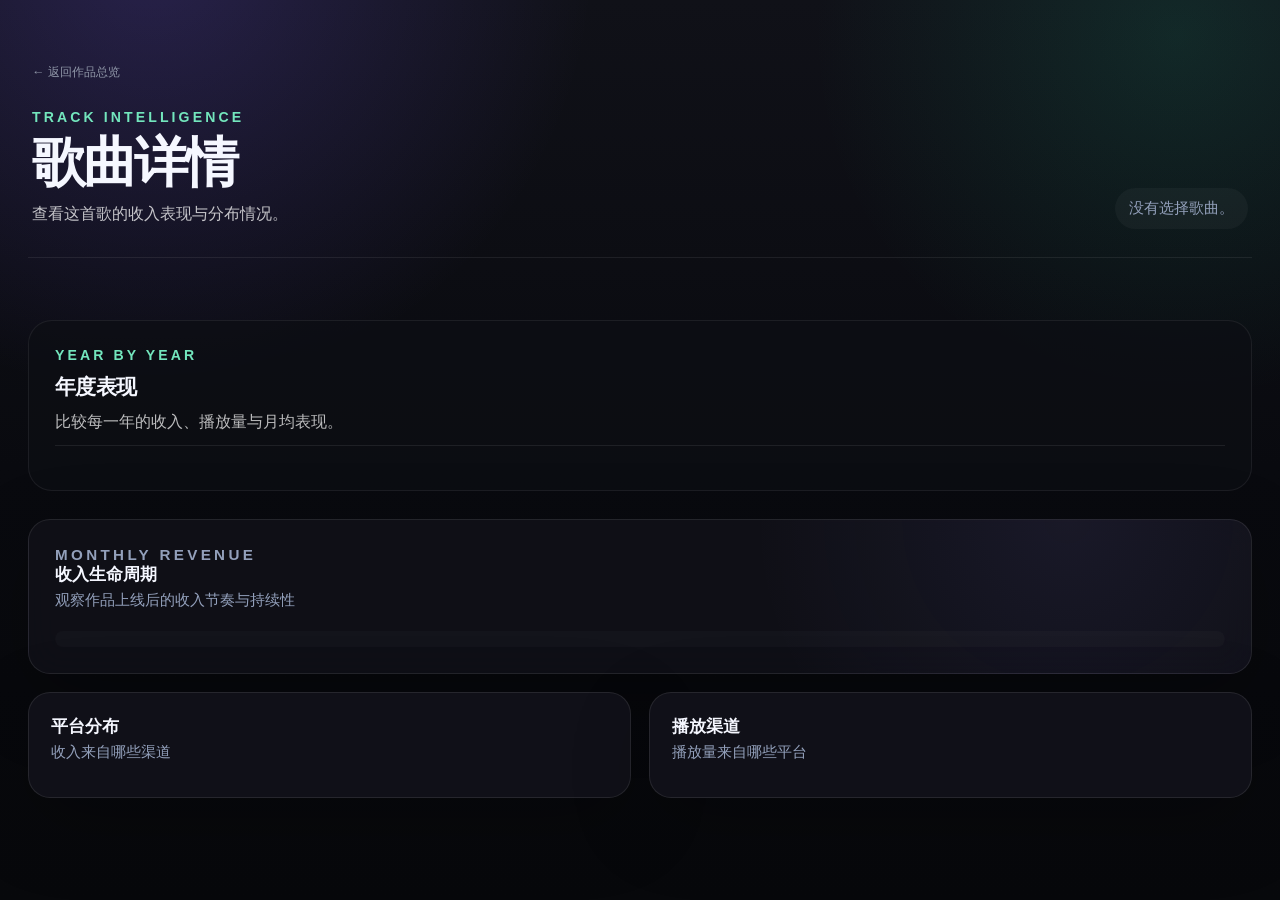
==== commit 9a2429cd: "add session in detail pages" ====
--- a/song.html
+++ b/song.html
@@ -43,13 +43,21 @@
           <div id="songTrendChart" class="song-trend-chart"></div>
         </article>
 
-        <div class="song-distribution-grid song-distribution-grid--single">
+        <div class="song-distribution-grid">
           <article class="card chart-card song-list-card">
             <div class="card-header">
               <h2>平台分布</h2>
               <p>收入来自哪些渠道</p>
             </div>
             <div id="songPlatformChart" class="platform-list"></div>
+          </article>
+
+          <article class="card chart-card song-list-card song-list-card--plays">
+            <div class="card-header">
+              <h2>播放渠道</h2>
+              <p>播放量来自哪些平台</p>
+            </div>
+            <div id="songPlayPlatformChart" class="platform-list"></div>
           </article>
 
         </div>
--- a/styles.css
+++ b/styles.css
@@ -811,7 +811,6 @@
 .song-trend-point text { fill: #707687; font-size: 10px; }
 
 .song-distribution-grid { display: grid; grid-template-columns: repeat(2, minmax(0, 1fr)); gap: 18px; }
-.song-distribution-grid--single { grid-template-columns: minmax(0, 1fr); }
 .song-list-card { min-width: 0; }
 .song-list-card .platform-list, .song-list-card .country-list { max-height: 520px; overflow-y: auto; padding-right: 4px; scrollbar-width: thin; scrollbar-color: rgba(155,135,245,.2) transparent; }
 .song-distribution-item { display: grid; grid-template-columns: 26px minmax(0, 1fr) 38px; align-items: center; gap: 10px; padding: 11px 4px; border-bottom: 1px solid rgba(255,255,255,.055); }
@@ -822,6 +821,9 @@
 .distribution-main strong { flex: 0 0 auto; color: #969dac; font-size: .7rem; }
 .distribution-main .bar-track { height: 4px; }
 .distribution-share { color: #8e7ee0; font-size: .7rem; text-align: right; }
+.song-list-card--plays .distribution-share { color: #68ddb5; }
+.song-list-card--plays .bar-fill { background: linear-gradient(90deg, #44b894, #73e6bd); }
+.empty-channel-state { margin: 24px 0; color: #6f7685; font-size: .78rem; text-align: center; }
 
 @media (max-width: 920px) {
   .hero,
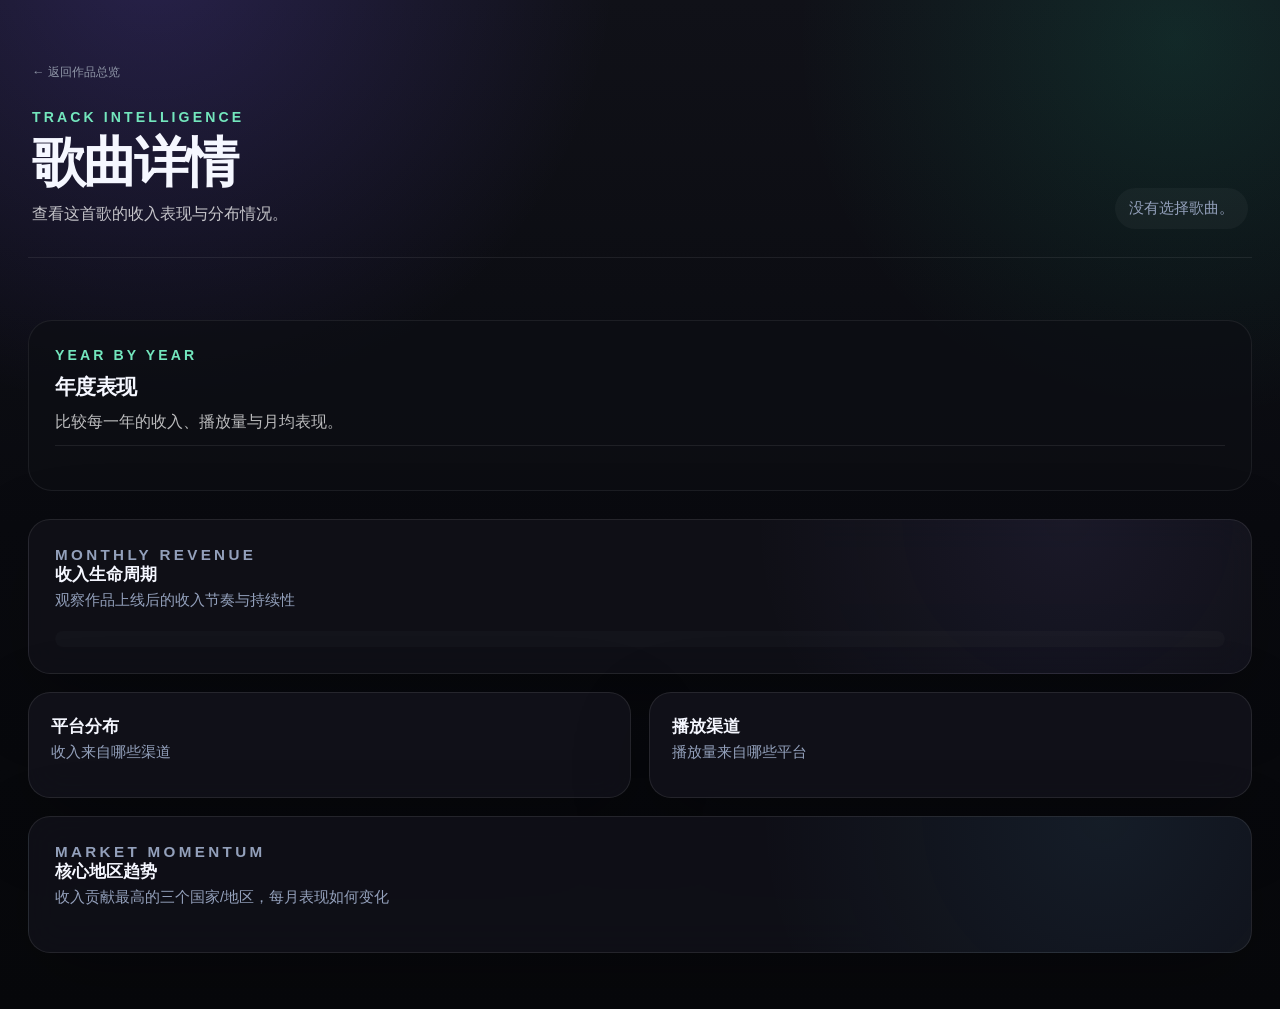
==== commit 89827e73: "ADD" ====
--- a/song.html
+++ b/song.html
@@ -61,6 +61,15 @@
           </article>
 
         </div>
+
+        <article class="card chart-card song-region-card">
+          <div class="card-header">
+            <p class="eyebrow">Market momentum</p>
+            <h2>核心地区趋势</h2>
+            <p>收入贡献最高的三个国家/地区，每月表现如何变化</p>
+          </div>
+          <div id="songRegionTrendChart" class="song-region-trend"></div>
+        </article>
       </section>
     </div>
 
--- a/styles.css
+++ b/styles.css
@@ -825,6 +825,22 @@
 .song-list-card--plays .bar-fill { background: linear-gradient(90deg, #44b894, #73e6bd); }
 .empty-channel-state { margin: 24px 0; color: #6f7685; font-size: .78rem; text-align: center; }
 
+.song-region-card {
+  padding: 26px;
+  background: radial-gradient(circle at 88% 0, rgba(99,201,242,.08), transparent 32%), rgba(16,17,24,.88);
+}
+
+.song-region-trend { margin-top: 18px; }
+.region-legend { display: flex; flex-wrap: wrap; gap: 10px; margin-bottom: 12px; }
+.region-legend span { display: inline-flex; align-items: center; gap: 6px; padding: 5px 9px; border-radius: 999px; color: #959cab; background: rgba(255,255,255,.035); font-size: .68rem; }
+.region-legend i { width: 7px; height: 7px; border-radius: 50%; box-shadow: 0 0 10px currentColor; }
+.region-chart-scroll { width: 100%; overflow-x: auto; padding: 8px; border-radius: 16px; background: rgba(255,255,255,.016); }
+.region-trend-svg { display: block; width: 100%; min-width: 700px; height: auto; }
+.region-line { fill: none; stroke: var(--series-color); stroke-width: 2.5; stroke-linecap: round; stroke-linejoin: round; opacity: .92; }
+.region-point { fill: #12151c; stroke: var(--series-color); stroke-width: 2; transition: r .15s ease; }
+.region-point:hover { r: 5.5; }
+.region-month-label { fill: #6f7685; font-size: 10px; }
+
 @media (max-width: 920px) {
   .hero,
   .dashboard-grid,
@@ -858,4 +874,5 @@
   .song-kpi--score { grid-column: auto; }
   .song-trend-card { padding: 20px 14px; }
   .song-year-section { padding: 20px 14px; }
-}
+  .song-region-card { padding: 20px 14px; }
+}
